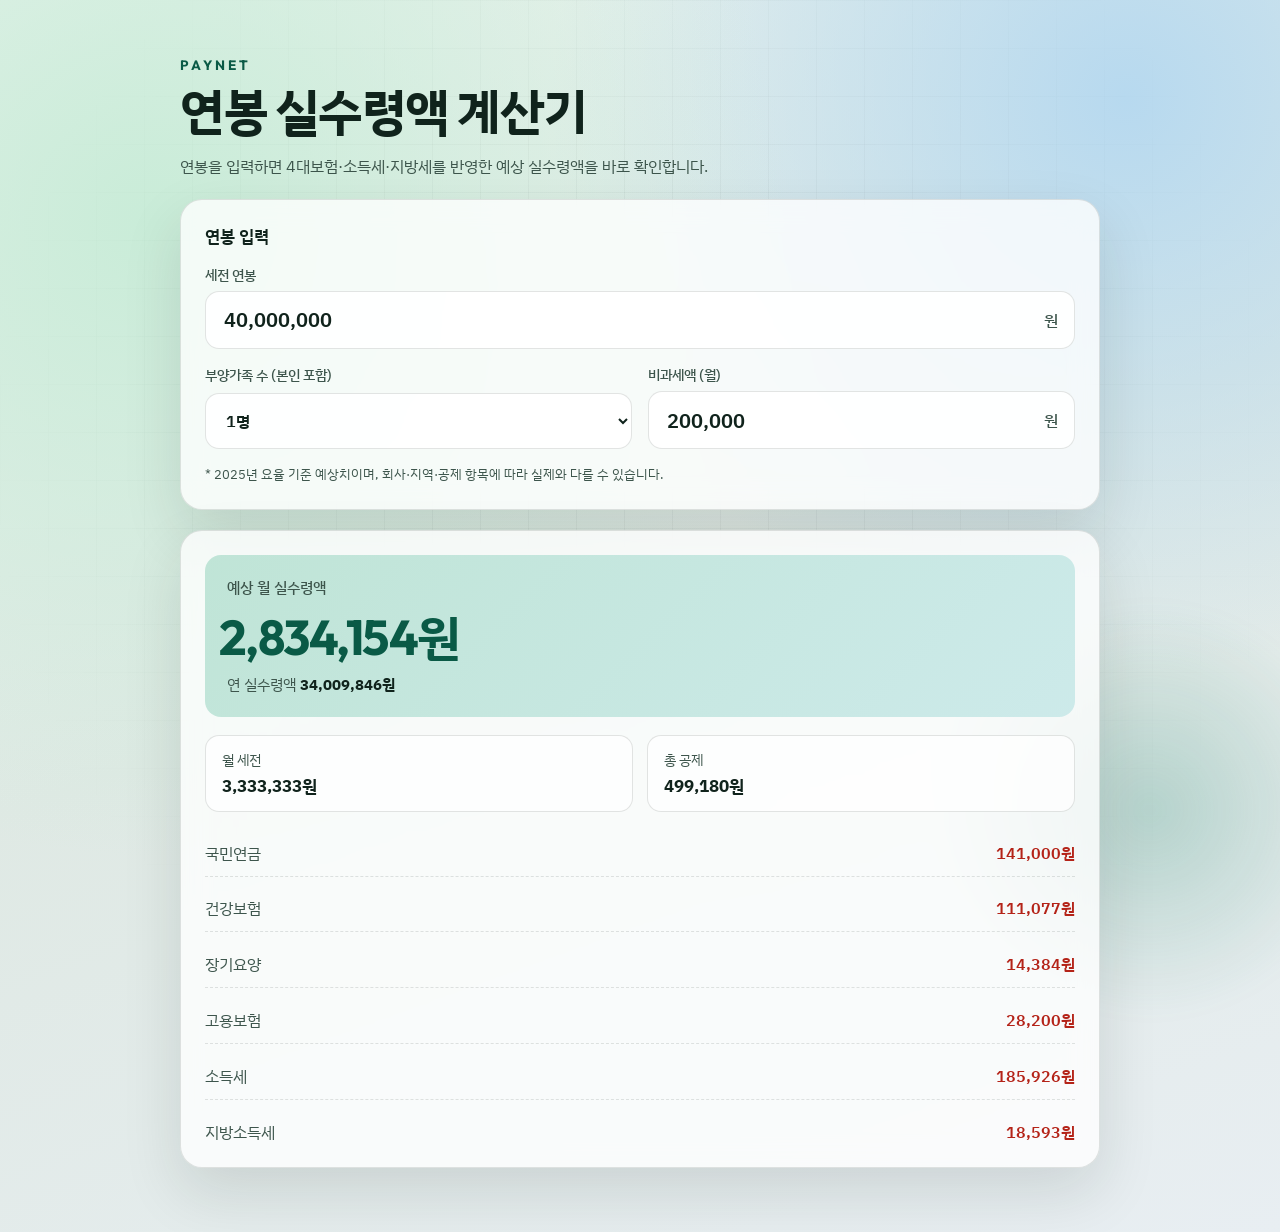
==== index.html @ fd948da1 "first commit" ====
<!DOCTYPE html>
<html lang="ko">
  <head>
    <meta charset="UTF-8" />
    <meta name="viewport" content="width=device-width, initial-scale=1.0" />
    <title>연봉 실수령액 계산기</title>
    <link rel="preconnect" href="https://fonts.googleapis.com" />
    <link rel="preconnect" href="https://fonts.gstatic.com" crossorigin />
    <link
      href="https://fonts.googleapis.com/css2?family=IBM+Plex+Sans+KR:wght@400;500;600;700&family=Outfit:wght@500;600;700&display=swap"
      rel="stylesheet"
    />
    <link rel="stylesheet" href="styles.css" />
  </head>
  <body>
    <div class="bg-grid" aria-hidden="true"></div>
    <div class="bg-glow" aria-hidden="true"></div>

    <main class="app">
      <header class="brand">
        <p class="brand-mark">PAYNET</p>
        <h1>연봉 실수령액 계산기</h1>
        <p class="brand-desc">
          연봉을 입력하면 4대보험·소득세·지방세를 반영한 예상 실수령액을 바로
          확인합니다.
        </p>
      </header>

      <section class="panel" aria-labelledby="input-title">
        <h2 id="input-title" class="panel-title">연봉 입력</h2>

        <label class="field" for="salary">
          <span class="field-label">세전 연봉</span>
          <div class="input-row">
            <input
              id="salary"
              type="text"
              inputmode="numeric"
              autocomplete="off"
              placeholder="예: 40,000,000"
              value="40,000,000"
            />
            <span class="unit">원</span>
          </div>
        </label>

        <div class="options">
          <label class="field" for="dependents">
            <span class="field-label">부양가족 수 (본인 포함)</span>
            <select id="dependents">
              <option value="1" selected>1명</option>
              <option value="2">2명</option>
              <option value="3">3명</option>
              <option value="4">4명</option>
              <option value="5">5명 이상</option>
            </select>
          </label>

          <label class="field" for="nontaxable">
            <span class="field-label">비과세액 (월)</span>
            <div class="input-row">
              <input
                id="nontaxable"
                type="text"
                inputmode="numeric"
                autocomplete="off"
                placeholder="200,000"
                value="200,000"
              />
              <span class="unit">원</span>
            </div>
          </label>
        </div>

        <p class="hint">
          * 2025년 요율 기준 예상치이며, 회사·지역·공제 항목에 따라 실제와 다를
          수 있습니다.
        </p>
      </section>

      <section class="result" aria-live="polite" aria-labelledby="result-title">
        <div class="result-hero">
          <h2 id="result-title">예상 월 실수령액</h2>
          <p class="net-amount" id="monthlyNet">0원</p>
          <p class="annual-net">
            연 실수령액 <strong id="annualNet">0원</strong>
          </p>
        </div>

        <div class="summary-grid">
          <div class="summary-item">
            <span>월 세전</span>
            <strong id="monthlyGross">0원</strong>
          </div>
          <div class="summary-item">
            <span>총 공제</span>
            <strong id="totalDeduction">0원</strong>
          </div>
        </div>

        <ul class="breakdown" id="breakdown">
          <li>
            <span>국민연금</span>
            <strong id="nationalPension">0원</strong>
          </li>
          <li>
            <span>건강보험</span>
            <strong id="healthInsurance">0원</strong>
          </li>
          <li>
            <span>장기요양</span>
            <strong id="longTermCare">0원</strong>
          </li>
          <li>
            <span>고용보험</span>
            <strong id="employmentInsurance">0원</strong>
          </li>
          <li>
            <span>소득세</span>
            <strong id="incomeTax">0원</strong>
          </li>
          <li>
            <span>지방소득세</span>
            <strong id="localTax">0원</strong>
          </li>
        </ul>
      </section>
    </main>

    <script src="script.js"></script>
  </body>
</html>
---- styles.css ----
:root {
  --ink: #10231c;
  --ink-soft: #3d554c;
  --paper: #f3f7f4;
  --panel: rgba(255, 255, 255, 0.78);
  --line: rgba(16, 35, 28, 0.12);
  --accent: #0f7a5f;
  --accent-deep: #0a5a46;
  --highlight: #d8f3e7;
  --danger: #b42318;
  --shadow: 0 24px 60px rgba(16, 35, 28, 0.12);
  --radius: 22px;
  --font-display: "Outfit", "IBM Plex Sans KR", sans-serif;
  --font-body: "IBM Plex Sans KR", sans-serif;
}

*,
*::before,
*::after {
  box-sizing: border-box;
}

html {
  scroll-behavior: smooth;
}

body {
  margin: 0;
  min-height: 100vh;
  font-family: var(--font-body);
  color: var(--ink);
  background:
    radial-gradient(circle at 12% 18%, #c9ecd8 0%, transparent 42%),
    radial-gradient(circle at 88% 8%, #b7d9ef 0%, transparent 36%),
    linear-gradient(160deg, #eaf3ee 0%, #dfe9e4 48%, #e8eef2 100%);
  overflow-x: hidden;
}

.bg-grid {
  position: fixed;
  inset: 0;
  background-image:
    linear-gradient(rgba(16, 35, 28, 0.04) 1px, transparent 1px),
    linear-gradient(90deg, rgba(16, 35, 28, 0.04) 1px, transparent 1px);
  background-size: 48px 48px;
  mask-image: radial-gradient(circle at center, black 30%, transparent 85%);
  pointer-events: none;
  z-index: 0;
}

.bg-glow {
  position: fixed;
  width: 420px;
  height: 420px;
  right: -80px;
  bottom: -120px;
  background: radial-gradient(circle, rgba(15, 122, 95, 0.22), transparent 70%);
  filter: blur(10px);
  pointer-events: none;
  z-index: 0;
  animation: drift 12s ease-in-out infinite alternate;
}

@keyframes drift {
  from {
    transform: translate(0, 0) scale(1);
  }
  to {
    transform: translate(-40px, -30px) scale(1.08);
  }
}

.app {
  position: relative;
  z-index: 1;
  width: min(920px, calc(100% - 2rem));
  margin: 0 auto;
  padding: 3.5rem 0 4rem;
  display: grid;
  gap: 1.25rem;
}

.brand {
  animation: rise 0.7s ease both;
}

.brand-mark {
  margin: 0 0 0.65rem;
  font-family: var(--font-display);
  font-size: 0.85rem;
  font-weight: 700;
  letter-spacing: 0.22em;
  color: var(--accent-deep);
}

.brand h1 {
  margin: 0;
  font-family: var(--font-display);
  font-size: clamp(2rem, 5vw, 3.1rem);
  font-weight: 700;
  letter-spacing: -0.03em;
  line-height: 1.1;
}

.brand-desc {
  margin: 0.85rem 0 0;
  max-width: 34rem;
  color: var(--ink-soft);
  font-size: 1rem;
  line-height: 1.65;
}

.panel,
.result {
  background: var(--panel);
  border: 1px solid var(--line);
  border-radius: var(--radius);
  backdrop-filter: blur(14px);
  box-shadow: var(--shadow);
}

.panel {
  padding: 1.5rem;
  animation: rise 0.8s ease both;
  animation-delay: 0.08s;
}

.panel-title {
  margin: 0 0 1.1rem;
  font-size: 1.05rem;
  font-weight: 600;
}

.field {
  display: grid;
  gap: 0.45rem;
}

.field-label {
  font-size: 0.9rem;
  font-weight: 500;
  color: var(--ink-soft);
}

.input-row {
  display: grid;
  grid-template-columns: 1fr auto;
  align-items: center;
  gap: 0.6rem;
  padding: 0.85rem 1rem;
  border: 1.5px solid var(--line);
  border-radius: 14px;
  background: rgba(255, 255, 255, 0.9);
  transition: border-color 0.2s ease, box-shadow 0.2s ease;
}

.input-row:focus-within {
  border-color: var(--accent);
  box-shadow: 0 0 0 4px rgba(15, 122, 95, 0.12);
}

.input-row input {
  width: 100%;
  border: 0;
  outline: 0;
  background: transparent;
  font: inherit;
  font-size: 1.25rem;
  font-weight: 600;
  color: var(--ink);
}

.unit {
  color: var(--ink-soft);
  font-weight: 500;
}

.options {
  display: grid;
  grid-template-columns: 1fr 1fr;
  gap: 1rem;
  margin-top: 1rem;
}

select {
  width: 100%;
  padding: 0.9rem 1rem;
  border: 1.5px solid var(--line);
  border-radius: 14px;
  background: rgba(255, 255, 255, 0.9);
  font: inherit;
  font-weight: 600;
  color: var(--ink);
  outline: none;
  transition: border-color 0.2s ease, box-shadow 0.2s ease;
}

select:focus {
  border-color: var(--accent);
  box-shadow: 0 0 0 4px rgba(15, 122, 95, 0.12);
}

.hint {
  margin: 1rem 0 0;
  font-size: 0.82rem;
  color: var(--ink-soft);
  line-height: 1.5;
}

.result {
  padding: 1.5rem;
  animation: rise 0.9s ease both;
  animation-delay: 0.16s;
}

.result-hero {
  padding: 1.35rem 1.4rem;
  border-radius: 16px;
  background:
    linear-gradient(135deg, rgba(15, 122, 95, 0.12), rgba(183, 217, 239, 0.35)),
    var(--highlight);
  animation: pulseSoft 4.5s ease-in-out infinite;
}

@keyframes pulseSoft {
  0%,
  100% {
    transform: translateY(0);
  }
  50% {
    transform: translateY(-2px);
  }
}

.result-hero h2 {
  margin: 0;
  font-size: 0.95rem;
  font-weight: 500;
  color: var(--ink-soft);
}

.net-amount {
  margin: 0.45rem 0 0;
  font-family: var(--font-display);
  font-size: clamp(2.1rem, 6vw, 3rem);
  font-weight: 700;
  letter-spacing: -0.03em;
  color: var(--accent-deep);
  transition: transform 0.25s ease;
}

.net-amount.is-updating {
  transform: scale(1.02);
}

.annual-net {
  margin: 0.35rem 0 0;
  color: var(--ink-soft);
  font-size: 0.95rem;
}

.annual-net strong {
  color: var(--ink);
  font-weight: 700;
}

.summary-grid {
  display: grid;
  grid-template-columns: 1fr 1fr;
  gap: 0.85rem;
  margin: 1.1rem 0;
}

.summary-item {
  display: grid;
  gap: 0.3rem;
  padding: 0.9rem 1rem;
  border-radius: 14px;
  background: rgba(255, 255, 255, 0.72);
  border: 1px solid var(--line);
}

.summary-item span {
  font-size: 0.85rem;
  color: var(--ink-soft);
}

.summary-item strong {
  font-size: 1.05rem;
}

.breakdown {
  list-style: none;
  margin: 0;
  padding: 0;
  display: grid;
  gap: 0.55rem;
}

.breakdown li {
  display: flex;
  justify-content: space-between;
  align-items: center;
  gap: 1rem;
  padding: 0.75rem 0;
  border-bottom: 1px dashed var(--line);
}

.breakdown li:last-child {
  border-bottom: 0;
  padding-bottom: 0;
}

.breakdown span {
  color: var(--ink-soft);
}

.breakdown strong {
  font-variant-numeric: tabular-nums;
  color: var(--danger);
  font-weight: 600;
}

@keyframes rise {
  from {
    opacity: 0;
    transform: translateY(16px);
  }
  to {
    opacity: 1;
    transform: translateY(0);
  }
}

@media (max-width: 720px) {
  .app {
    padding-top: 2.2rem;
  }

  .options,
  .summary-grid {
    grid-template-columns: 1fr;
  }

  .panel,
  .result {
    padding: 1.2rem;
  }
}
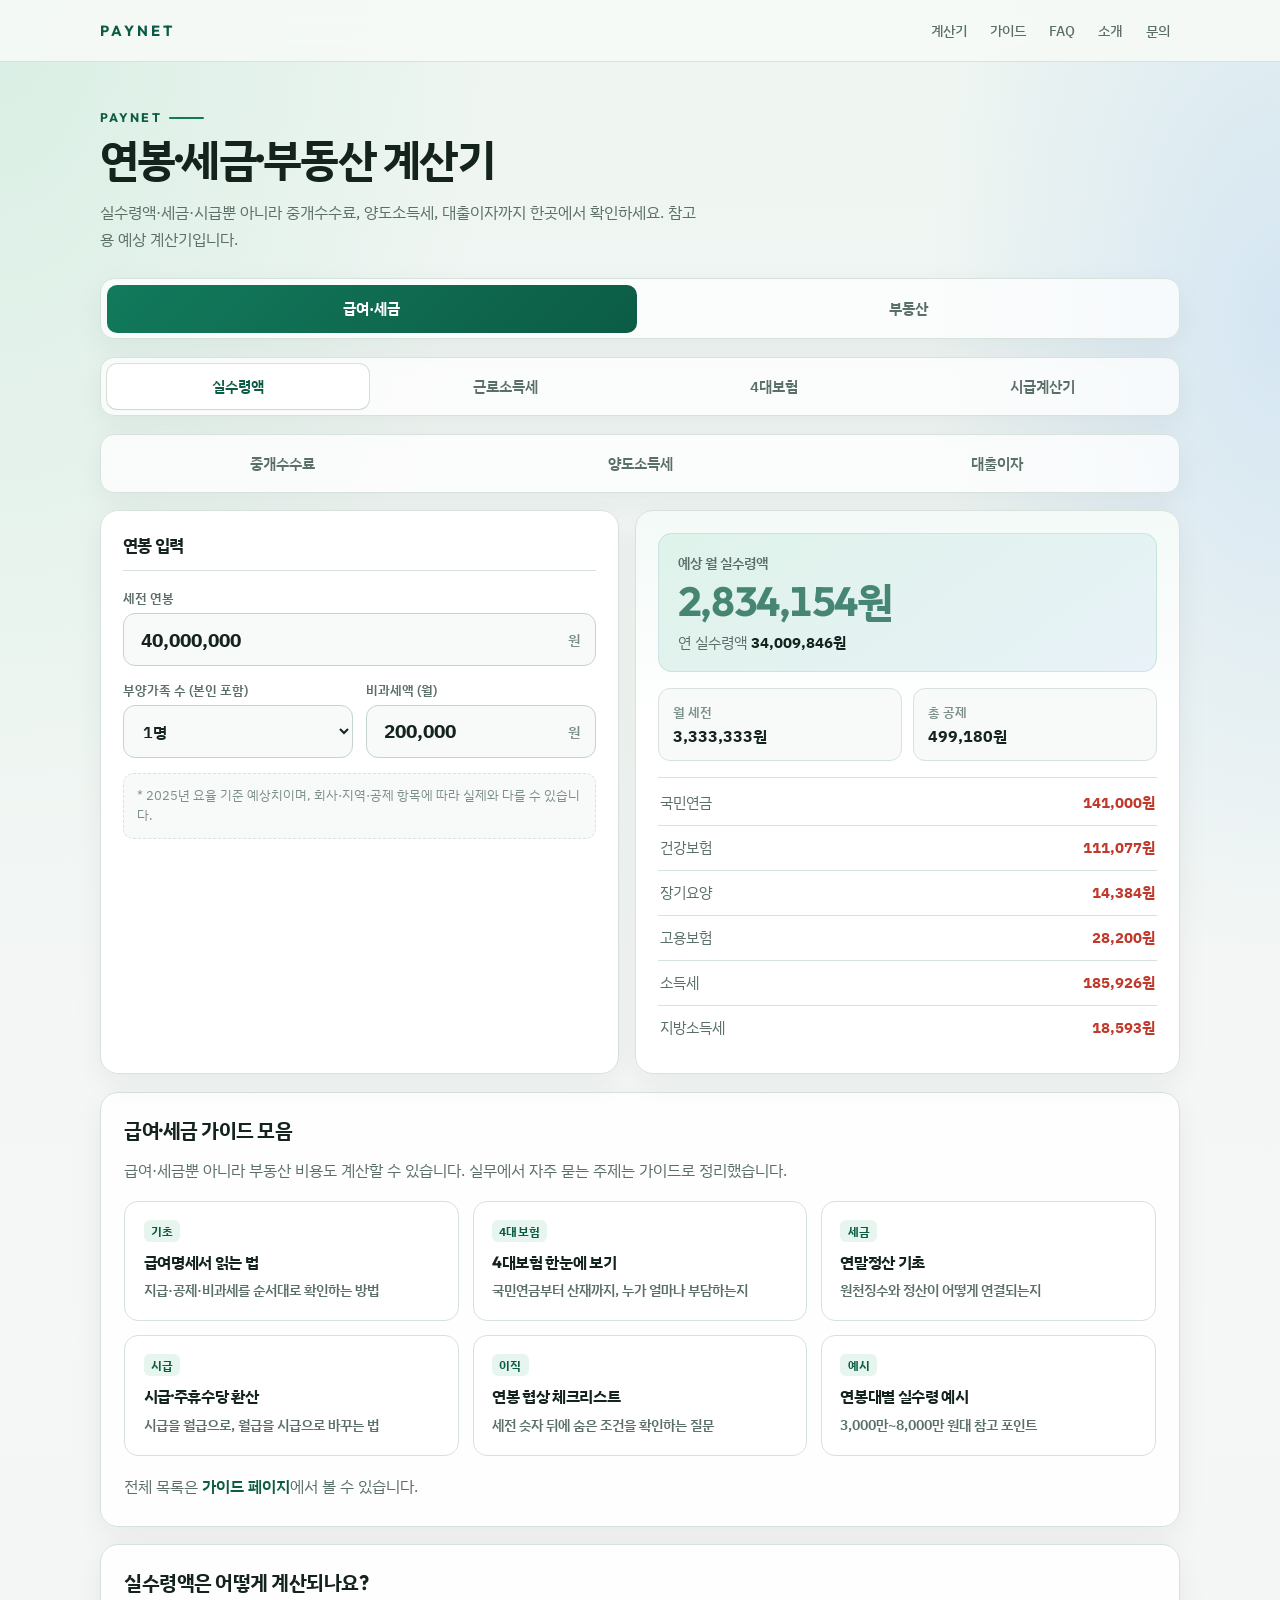
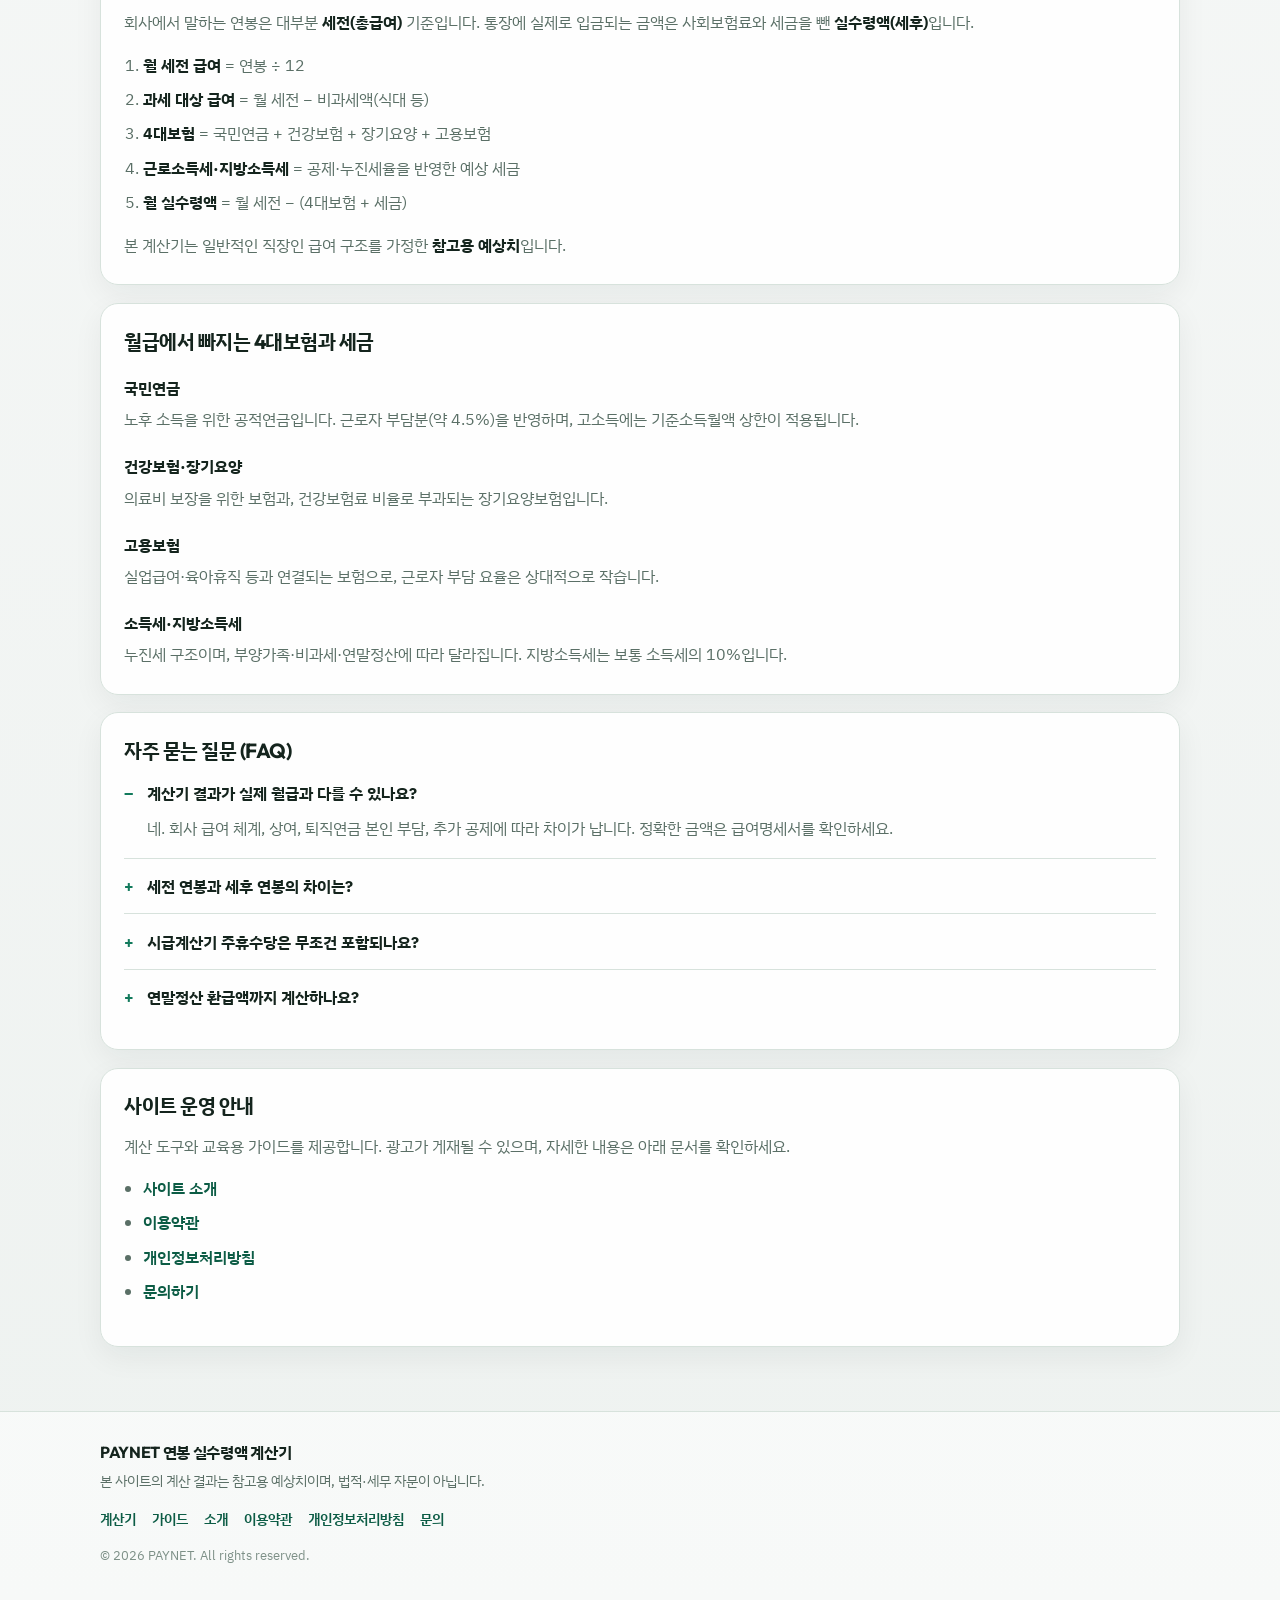
==== commit f5d8ed4d: "260928" ====
--- a/index.html
+++ b/index.html
@@ -3,7 +3,11 @@
   <head>
     <meta charset="UTF-8" />
     <meta name="viewport" content="width=device-width, initial-scale=1.0" />
-    <title>연봉 실수령액 계산기</title>
+    <meta
+      name="description"
+      content="연봉 실수령액·세금·시급·부동산(중개수수료·양도소득세·대출이자) 계산기 — 예상 공제와 비용을 바로 확인하세요."
+    />
+    <title>연봉·세금·부동산 계산기 | PAYNET</title>
     <link rel="preconnect" href="https://fonts.googleapis.com" />
     <link rel="preconnect" href="https://fonts.gstatic.com" crossorigin />
     <link
@@ -13,120 +17,530 @@
     <link rel="stylesheet" href="styles.css" />
   </head>
   <body>
-    <div class="bg-grid" aria-hidden="true"></div>
-    <div class="bg-glow" aria-hidden="true"></div>
+    <header class="site-header">
+      <div class="site-header-inner">
+        <a class="logo" href="index.html">PAYNET</a>
+        <nav class="site-nav" aria-label="주요 메뉴">
+          <a href="#calculator">계산기</a>
+          <a href="guides.html">가이드</a>
+          <a href="#faq">FAQ</a>
+          <a href="about.html">소개</a>
+          <a href="contact.html">문의</a>
+        </nav>
+      </div>
+    </header>
 
     <main class="app">
-      <header class="brand">
+      <header class="brand" id="calculator">
         <p class="brand-mark">PAYNET</p>
-        <h1>연봉 실수령액 계산기</h1>
+        <h1>연봉·세금·부동산 계산기</h1>
         <p class="brand-desc">
-          연봉을 입력하면 4대보험·소득세·지방세를 반영한 예상 실수령액을 바로
-          확인합니다.
+          실수령액·세금·시급뿐 아니라 중개수수료, 양도소득세, 대출이자까지
+          한곳에서 확인하세요. 참고용 예상 계산기입니다.
         </p>
       </header>
 
-      <section class="panel" aria-labelledby="input-title">
-        <h2 id="input-title" class="panel-title">연봉 입력</h2>
-
-        <label class="field" for="salary">
-          <span class="field-label">세전 연봉</span>
-          <div class="input-row">
-            <input
-              id="salary"
-              type="text"
-              inputmode="numeric"
-              autocomplete="off"
-              placeholder="예: 40,000,000"
-              value="40,000,000"
-            />
-            <span class="unit">원</span>
-          </div>
-        </label>
-
-        <div class="options">
-          <label class="field" for="dependents">
-            <span class="field-label">부양가족 수 (본인 포함)</span>
-            <select id="dependents">
-              <option value="1" selected>1명</option>
-              <option value="2">2명</option>
-              <option value="3">3명</option>
-              <option value="4">4명</option>
-              <option value="5">5명 이상</option>
+      <div class="calc-category" role="tablist" aria-label="계산기 카테고리" id="tools">
+        <button type="button" class="category-btn is-active" data-category="salary" aria-selected="true">급여·세금</button>
+        <button type="button" class="category-btn" data-category="estate" aria-selected="false">부동산</button>
+      </div>
+
+      <div class="calc-tabs" role="tablist" aria-label="급여 계산기" id="salary-tabs" data-category-panel="salary">
+        <button type="button" class="calc-tab is-active" role="tab" id="tab-net" aria-selected="true" aria-controls="panel-net" data-tab="net">실수령액</button>
+        <button type="button" class="calc-tab" role="tab" id="tab-tax" aria-selected="false" aria-controls="panel-tax" data-tab="tax">근로소득세</button>
+        <button type="button" class="calc-tab" role="tab" id="tab-insure" aria-selected="false" aria-controls="panel-insure" data-tab="insure">4대보험</button>
+        <button type="button" class="calc-tab" role="tab" id="tab-hourly" aria-selected="false" aria-controls="panel-hourly" data-tab="hourly">시급계산기</button>
+      </div>
+
+      <div class="calc-tabs" role="tablist" aria-label="부동산 계산기" id="estate-tabs" data-category-panel="estate" hidden>
+        <button type="button" class="calc-tab" role="tab" id="tab-broker" aria-selected="false" aria-controls="panel-broker" data-tab="broker">중개수수료</button>
+        <button type="button" class="calc-tab" role="tab" id="tab-cgt" aria-selected="false" aria-controls="panel-cgt" data-tab="cgt">양도소득세</button>
+        <button type="button" class="calc-tab" role="tab" id="tab-loan" aria-selected="false" aria-controls="panel-loan" data-tab="loan">대출이자</button>
+      </div>
+
+      <div class="calc-panel is-active" role="tabpanel" id="panel-net" aria-labelledby="tab-net">
+        <section class="panel" aria-labelledby="input-title">
+          <h2 id="input-title" class="panel-title">연봉 입력</h2>
+          <label class="field" for="salary">
+            <span class="field-label">세전 연봉</span>
+            <div class="input-row">
+              <input id="salary" type="text" inputmode="numeric" autocomplete="off" placeholder="예: 40,000,000" value="40,000,000" />
+              <span class="unit">원</span>
+            </div>
+          </label>
+          <div class="options">
+            <label class="field" for="dependents">
+              <span class="field-label">부양가족 수 (본인 포함)</span>
+              <select id="dependents">
+                <option value="1" selected>1명</option>
+                <option value="2">2명</option>
+                <option value="3">3명</option>
+                <option value="4">4명</option>
+                <option value="5">5명 이상</option>
+              </select>
+            </label>
+            <label class="field" for="nontaxable">
+              <span class="field-label">비과세액 (월)</span>
+              <div class="input-row">
+                <input id="nontaxable" type="text" inputmode="numeric" autocomplete="off" placeholder="200,000" value="200,000" />
+                <span class="unit">원</span>
+              </div>
+            </label>
+          </div>
+          <p class="hint">* 2025년 요율 기준 예상치이며, 회사·지역·공제 항목에 따라 실제와 다를 수 있습니다.</p>
+        </section>
+
+        <section class="result" aria-live="polite" aria-labelledby="result-title">
+          <div class="result-hero">
+            <h2 id="result-title">예상 월 실수령액</h2>
+            <p class="net-amount" id="monthlyNet">0원</p>
+            <p class="annual-net">연 실수령액 <strong id="annualNet">0원</strong></p>
+          </div>
+          <div class="summary-grid">
+            <div class="summary-item"><span>월 세전</span><strong id="monthlyGross">0원</strong></div>
+            <div class="summary-item"><span>총 공제</span><strong id="totalDeduction">0원</strong></div>
+          </div>
+          <ul class="breakdown">
+            <li><span>국민연금</span><strong id="nationalPension">0원</strong></li>
+            <li><span>건강보험</span><strong id="healthInsurance">0원</strong></li>
+            <li><span>장기요양</span><strong id="longTermCare">0원</strong></li>
+            <li><span>고용보험</span><strong id="employmentInsurance">0원</strong></li>
+            <li><span>소득세</span><strong id="incomeTax">0원</strong></li>
+            <li><span>지방소득세</span><strong id="localTax">0원</strong></li>
+          </ul>
+        </section>
+      </div>
+
+      <div class="calc-panel" role="tabpanel" id="panel-tax" aria-labelledby="tab-tax" hidden>
+        <section class="panel" aria-labelledby="tax-input-title">
+          <h2 id="tax-input-title" class="panel-title">근로소득세 계산</h2>
+          <label class="field" for="taxSalary">
+            <span class="field-label">세전 연봉</span>
+            <div class="input-row">
+              <input id="taxSalary" type="text" inputmode="numeric" autocomplete="off" placeholder="예: 40,000,000" value="40,000,000" />
+              <span class="unit">원</span>
+            </div>
+          </label>
+          <div class="options">
+            <label class="field" for="taxDependents">
+              <span class="field-label">부양가족 수 (본인 포함)</span>
+              <select id="taxDependents">
+                <option value="1" selected>1명</option>
+                <option value="2">2명</option>
+                <option value="3">3명</option>
+                <option value="4">4명</option>
+                <option value="5">5명 이상</option>
+              </select>
+            </label>
+            <label class="field" for="taxNontaxable">
+              <span class="field-label">비과세액 (월)</span>
+              <div class="input-row">
+                <input id="taxNontaxable" type="text" inputmode="numeric" autocomplete="off" placeholder="200,000" value="200,000" />
+                <span class="unit">원</span>
+              </div>
+            </label>
+          </div>
+          <p class="hint">* 근로소득공제·인적공제·사회보험료를 반영한 예상 원천징수세입니다.</p>
+        </section>
+        <section class="result" aria-live="polite">
+          <div class="result-hero">
+            <h2>예상 월 소득세</h2>
+            <p class="net-amount" id="taxMonthlyIncome">0원</p>
+            <p class="annual-net">지방소득세 포함 월 세금 <strong id="taxMonthlyTotal">0원</strong></p>
+          </div>
+          <div class="summary-grid">
+            <div class="summary-item"><span>연 소득세</span><strong id="taxAnnualIncome">0원</strong></div>
+            <div class="summary-item"><span>연 지방소득세</span><strong id="taxAnnualLocal">0원</strong></div>
+          </div>
+          <ul class="breakdown">
+            <li><span>과세표준 (연)</span><strong class="neutral" id="taxBase">0원</strong></li>
+            <li><span>근로소득공제 (연)</span><strong class="neutral" id="taxEarnedDeduction">0원</strong></li>
+            <li><span>인적공제 (연)</span><strong class="neutral" id="taxPersonalDeduction">0원</strong></li>
+            <li><span>실효세율 (지방세 포함)</span><strong class="neutral" id="taxEffectiveRate">0%</strong></li>
+          </ul>
+        </section>
+      </div>
+
+      <div class="calc-panel" role="tabpanel" id="panel-insure" aria-labelledby="tab-insure" hidden>
+        <section class="panel" aria-labelledby="insure-input-title">
+          <h2 id="insure-input-title" class="panel-title">4대보험 계산</h2>
+          <label class="field" for="insureSalary">
+            <span class="field-label">월 급여 (세전)</span>
+            <div class="input-row">
+              <input id="insureSalary" type="text" inputmode="numeric" autocomplete="off" placeholder="예: 3,333,333" value="3,333,333" />
+              <span class="unit">원</span>
+            </div>
+          </label>
+          <label class="field" for="insureNontaxable">
+            <span class="field-label">비과세액 (월)</span>
+            <div class="input-row">
+              <input id="insureNontaxable" type="text" inputmode="numeric" autocomplete="off" placeholder="200,000" value="200,000" />
+              <span class="unit">원</span>
+            </div>
+          </label>
+          <p class="hint">* 근로자 부담분 기준입니다. 회사 부담분은 별도로 표시됩니다.</p>
+        </section>
+        <section class="result" aria-live="polite">
+          <div class="result-hero">
+            <h2>근로자 부담 합계 (월)</h2>
+            <p class="net-amount" id="insureEmployeeTotal">0원</p>
+            <p class="annual-net">회사 부담 합계 <strong id="insureEmployerTotal">0원</strong></p>
+          </div>
+          <div class="summary-grid">
+            <div class="summary-item"><span>보험료 산정 기준</span><strong id="insureBase">0원</strong></div>
+            <div class="summary-item"><span>노사 합계 (월)</span><strong id="insureGrandTotal">0원</strong></div>
+          </div>
+          <ul class="breakdown">
+            <li><span>국민연금 (근로자)</span><strong id="insureNP">0원</strong></li>
+            <li><span>건강보험 (근로자)</span><strong id="insureHI">0원</strong></li>
+            <li><span>장기요양 (근로자)</span><strong id="insureLTC">0원</strong></li>
+            <li><span>고용보험 (근로자)</span><strong id="insureEI">0원</strong></li>
+            <li><span>국민연금 (회사)</span><strong class="neutral" id="insureNPCompany">0원</strong></li>
+            <li><span>건강보험+장기요양 (회사)</span><strong class="neutral" id="insureHealthCompany">0원</strong></li>
+            <li><span>고용보험 (회사)</span><strong class="neutral" id="insureEICompany">0원</strong></li>
+          </ul>
+        </section>
+      </div>
+
+      <div class="calc-panel" role="tabpanel" id="panel-hourly" aria-labelledby="tab-hourly" hidden>
+        <section class="panel" aria-labelledby="hourly-input-title">
+          <h2 id="hourly-input-title" class="panel-title">시급 계산</h2>
+          <div class="mode-toggle" role="group" aria-label="시급 계산 방식">
+            <button type="button" class="mode-btn is-active" data-hourly-mode="toSalary">시급 → 월급</button>
+            <button type="button" class="mode-btn" data-hourly-mode="toHourly">월급 → 시급</button>
+          </div>
+          <div id="hourlyToSalaryFields">
+            <label class="field" for="hourlyWage">
+              <span class="field-label">시급</span>
+              <div class="input-row">
+                <input id="hourlyWage" type="text" inputmode="numeric" autocomplete="off" placeholder="예: 10,030" value="10,030" />
+                <span class="unit">원</span>
+              </div>
+            </label>
+            <div class="options">
+              <label class="field" for="hoursPerDay">
+                <span class="field-label">하루 근무시간</span>
+                <div class="input-row">
+                  <input id="hoursPerDay" type="number" min="1" max="24" step="0.5" value="8" />
+                  <span class="unit">시간</span>
+                </div>
+              </label>
+              <label class="field" for="daysPerWeek">
+                <span class="field-label">주 근무일수</span>
+                <div class="input-row">
+                  <input id="daysPerWeek" type="number" min="1" max="7" step="1" value="5" />
+                  <span class="unit">일</span>
+                </div>
+              </label>
+            </div>
+            <label class="field" for="includeWeeklyHoliday">
+              <span class="field-label">주휴수당 포함</span>
+              <select id="includeWeeklyHoliday">
+                <option value="yes" selected>포함 (주 15시간 이상 가정)</option>
+                <option value="no">미포함</option>
+              </select>
+            </label>
+          </div>
+          <div id="hourlyToHourlyFields" hidden>
+            <label class="field" for="monthlyForHourly">
+              <span class="field-label">월 급여 (세전)</span>
+              <div class="input-row">
+                <input id="monthlyForHourly" type="text" inputmode="numeric" autocomplete="off" placeholder="예: 2,100,000" value="2,100,000" />
+                <span class="unit">원</span>
+              </div>
+            </label>
+            <label class="field" for="monthlyHours">
+              <span class="field-label">월 기준 근로시간</span>
+              <div class="input-row">
+                <input id="monthlyHours" type="number" min="1" max="400" step="1" value="209" />
+                <span class="unit">시간</span>
+              </div>
+            </label>
+            <p class="hint">* 통상임금 환산에서 흔히 쓰는 월 209시간을 기본값으로 둡니다.</p>
+          </div>
+        </section>
+        <section class="result" aria-live="polite">
+          <div class="result-hero">
+            <h2 id="hourlyResultTitle">예상 월급</h2>
+            <p class="net-amount" id="hourlyMainResult">0원</p>
+            <p class="annual-net" id="hourlySubResult">연봉 환산 0원</p>
+          </div>
+          <div class="summary-grid">
+            <div class="summary-item"><span id="hourlySummaryLabel1">주급</span><strong id="hourlySummaryValue1">0원</strong></div>
+            <div class="summary-item"><span id="hourlySummaryLabel2">월 근로시간</span><strong id="hourlySummaryValue2">0시간</strong></div>
+          </div>
+          <ul class="breakdown">
+            <li><span id="hourlyDetailLabel1">기본급 (월)</span><strong class="neutral" id="hourlyDetailValue1">0원</strong></li>
+            <li><span id="hourlyDetailLabel2">주휴수당 (월)</span><strong class="neutral" id="hourlyDetailValue2">0원</strong></li>
+            <li><span id="hourlyDetailLabel3">시급</span><strong class="neutral" id="hourlyDetailValue3">0원</strong></li>
+          </ul>
+        </section>
+      </div>
+
+
+      <div class="calc-panel" role="tabpanel" id="panel-broker" aria-labelledby="tab-broker" hidden>
+        <section class="panel" aria-labelledby="broker-title">
+          <h2 id="broker-title" class="panel-title">중개수수료 계산</h2>
+          <label class="field" for="brokerPrice">
+            <span class="field-label">거래금액</span>
+            <div class="input-row">
+              <input id="brokerPrice" type="text" inputmode="numeric" autocomplete="off" placeholder="예: 500,000,000" value="500,000,000" />
+              <span class="unit">원</span>
+            </div>
+          </label>
+          <div class="options">
+            <label class="field" for="brokerDeal">
+              <span class="field-label">거래 유형</span>
+              <select id="brokerDeal">
+                <option value="sale" selected>매매</option>
+                <option value="rent">임대차</option>
+              </select>
+            </label>
+            <label class="field" for="brokerType">
+              <span class="field-label">물건 유형</span>
+              <select id="brokerType">
+                <option value="house" selected>주택</option>
+                <option value="other">주택 외(상가 등)</option>
+              </select>
+            </label>
+          </div>
+          <label class="field" for="brokerVat">
+            <span class="field-label">부가세</span>
+            <select id="brokerVat">
+              <option value="include" selected>별도 부가세(+10%) 포함 표시</option>
+              <option value="exclude">수수료만 표시</option>
             </select>
           </label>
-
-          <label class="field" for="nontaxable">
-            <span class="field-label">비과세액 (월)</span>
-            <div class="input-row">
-              <input
-                id="nontaxable"
-                type="text"
-                inputmode="numeric"
-                autocomplete="off"
-                placeholder="200,000"
-                value="200,000"
-              />
-              <span class="unit">원</span>
-            </div>
-          </label>
+          <p class="hint">* 법정 상한 요율 기준 참고치입니다. 실제 수수료는 협의로 달라질 수 있습니다.</p>
+        </section>
+        <section class="result" aria-live="polite">
+          <div class="result-hero">
+            <h2>예상 중개수수료 (상한)</h2>
+            <p class="net-amount" id="brokerFee">0원</p>
+            <p class="annual-net">부가세 포함 시 <strong id="brokerFeeVat">0원</strong></p>
+          </div>
+          <div class="summary-grid">
+            <div class="summary-item"><span>적용 요율</span><strong id="brokerRate">0%</strong></div>
+            <div class="summary-item"><span>거래금액</span><strong id="brokerDealAmount">0원</strong></div>
+          </div>
+          <ul class="breakdown">
+            <li><span>상한 수수료</span><strong id="brokerCap">0원</strong></li>
+            <li><span>부가세(10%)</span><strong class="neutral" id="brokerVatAmount">0원</strong></li>
+            <li><span>총액(수수료+부가세)</span><strong class="neutral" id="brokerTotal">0원</strong></li>
+          </ul>
+        </section>
+      </div>
+
+      <div class="calc-panel" role="tabpanel" id="panel-cgt" aria-labelledby="tab-cgt" hidden>
+        <section class="panel" aria-labelledby="cgt-title">
+          <h2 id="cgt-title" class="panel-title">양도소득세 계산</h2>
+          <label class="field" for="cgtSell">
+            <span class="field-label">양도가액</span>
+            <div class="input-row">
+              <input id="cgtSell" type="text" inputmode="numeric" autocomplete="off" placeholder="예: 800,000,000" value="800,000,000" />
+              <span class="unit">원</span>
+            </div>
+          </label>
+          <label class="field" for="cgtBuy">
+            <span class="field-label">취득가액</span>
+            <div class="input-row">
+              <input id="cgtBuy" type="text" inputmode="numeric" autocomplete="off" placeholder="예: 500,000,000" value="500,000,000" />
+              <span class="unit">원</span>
+            </div>
+          </label>
+          <label class="field" for="cgtExpense">
+            <span class="field-label">필요경비</span>
+            <div class="input-row">
+              <input id="cgtExpense" type="text" inputmode="numeric" autocomplete="off" placeholder="예: 10,000,000" value="10,000,000" />
+              <span class="unit">원</span>
+            </div>
+          </label>
+          <div class="options">
+            <label class="field" for="cgtYears">
+              <span class="field-label">보유기간(년)</span>
+              <div class="input-row">
+                <input id="cgtYears" type="number" min="0" max="50" step="1" value="5" />
+                <span class="unit">년</span>
+              </div>
+            </label>
+            <label class="field" for="cgtHomes">
+              <span class="field-label">주택 수</span>
+              <select id="cgtHomes">
+                <option value="1" selected>1주택</option>
+                <option value="2">2주택 이상</option>
+              </select>
+            </label>
+          </div>
+          <label class="field" for="cgtExempt">
+            <span class="field-label">1주택 비과세 가정</span>
+            <select id="cgtExempt">
+              <option value="no" selected>과세(일반세율 참고)</option>
+              <option value="yes">비과세 대상(세금 0)</option>
+            </select>
+          </label>
+          <p class="hint">* 고가주택·거주기간·중과 등 세부 요건은 반영하지 않은 단순 참고 계산입니다.</p>
+        </section>
+        <section class="result" aria-live="polite">
+          <div class="result-hero">
+            <h2>예상 양도소득세</h2>
+            <p class="net-amount" id="cgtTax">0원</p>
+            <p class="annual-net">지방소득세 포함 <strong id="cgtTaxTotal">0원</strong></p>
+          </div>
+          <div class="summary-grid">
+            <div class="summary-item"><span>양도차익</span><strong id="cgtGain">0원</strong></div>
+            <div class="summary-item"><span>과세표준</span><strong id="cgtBase">0원</strong></div>
+          </div>
+          <ul class="breakdown">
+            <li><span>장기보유특별공제</span><strong class="neutral" id="cgtLongDeduction">0원</strong></li>
+            <li><span>기본공제</span><strong class="neutral" id="cgtBasicDeduction">0원</strong></li>
+            <li><span>양도소득세</span><strong id="cgtIncomeTax">0원</strong></li>
+            <li><span>지방소득세(10%)</span><strong id="cgtLocalTax">0원</strong></li>
+          </ul>
+        </section>
+      </div>
+
+      <div class="calc-panel" role="tabpanel" id="panel-loan" aria-labelledby="tab-loan" hidden>
+        <section class="panel" aria-labelledby="loan-title">
+          <h2 id="loan-title" class="panel-title">대출이자 계산</h2>
+          <label class="field" for="loanPrincipal">
+            <span class="field-label">대출원금</span>
+            <div class="input-row">
+              <input id="loanPrincipal" type="text" inputmode="numeric" autocomplete="off" placeholder="예: 300,000,000" value="300,000,000" />
+              <span class="unit">원</span>
+            </div>
+          </label>
+          <div class="options">
+            <label class="field" for="loanRate">
+              <span class="field-label">연이자율</span>
+              <div class="input-row">
+                <input id="loanRate" type="number" min="0" max="30" step="0.01" value="3.5" />
+                <span class="unit">%</span>
+              </div>
+            </label>
+            <label class="field" for="loanYears">
+              <span class="field-label">상환기간</span>
+              <div class="input-row">
+                <input id="loanYears" type="number" min="1" max="50" step="1" value="30" />
+                <span class="unit">년</span>
+              </div>
+            </label>
+          </div>
+          <label class="field" for="loanMethod">
+            <span class="field-label">상환 방식</span>
+            <select id="loanMethod">
+              <option value="equalPayment" selected>원리금균등상환</option>
+              <option value="equalPrincipal">원금균등상환</option>
+              <option value="bullet">만기일시상환(이자만)</option>
+            </select>
+          </label>
+          <p class="hint">* 고정금리·중도상환수수료·보험료 등은 포함하지 않은 단순 계산입니다.</p>
+        </section>
+        <section class="result" aria-live="polite">
+          <div class="result-hero">
+            <h2 id="loanResultTitle">월 상환액</h2>
+            <p class="net-amount" id="loanMonthly">0원</p>
+            <p class="annual-net">총 이자 <strong id="loanTotalInterest">0원</strong></p>
+          </div>
+          <div class="summary-grid">
+            <div class="summary-item"><span>총 상환액</span><strong id="loanTotalPay">0원</strong></div>
+            <div class="summary-item"><span>상환 회차</span><strong id="loanMonths">0회</strong></div>
+          </div>
+          <ul class="breakdown">
+            <li><span>첫 달 이자</span><strong id="loanFirstInterest">0원</strong></li>
+            <li><span>첫 달 원금</span><strong class="neutral" id="loanFirstPrincipal">0원</strong></li>
+            <li><span>대출원금</span><strong class="neutral" id="loanPrincipalOut">0원</strong></li>
+          </ul>
+        </section>
+      </div>
+
+      <article class="content-block">
+        <h2>급여·세금 가이드 모음</h2>
+        <p>급여·세금뿐 아니라 부동산 비용도 계산할 수 있습니다. 실무에서 자주 묻는 주제는 가이드로 정리했습니다.</p>
+        <div class="guide-grid guide-grid-compact">
+          <a class="guide-card" href="guide-paystub.html"><span class="guide-card-tag">기초</span><h3>급여명세서 읽는 법</h3><p>지급·공제·비과세를 순서대로 확인하는 방법</p></a>
+          <a class="guide-card" href="guide-insurance.html"><span class="guide-card-tag">4대보험</span><h3>4대보험 한눈에 보기</h3><p>국민연금부터 산재까지, 누가 얼마나 부담하는지</p></a>
+          <a class="guide-card" href="guide-year-end-tax.html"><span class="guide-card-tag">세금</span><h3>연말정산 기초</h3><p>원천징수와 정산이 어떻게 연결되는지</p></a>
+          <a class="guide-card" href="guide-hourly.html"><span class="guide-card-tag">시급</span><h3>시급·주휴수당 환산</h3><p>시급을 월급으로, 월급을 시급으로 바꾸는 법</p></a>
+          <a class="guide-card" href="guide-negotiation.html"><span class="guide-card-tag">이직</span><h3>연봉 협상 체크리스트</h3><p>세전 숫자 뒤에 숨은 조건을 확인하는 질문</p></a>
+          <a class="guide-card" href="guide-examples.html"><span class="guide-card-tag">예시</span><h3>연봉대별 실수령 예시</h3><p>3,000만~8,000만 원대 참고 포인트</p></a>
         </div>
-
-        <p class="hint">
-          * 2025년 요율 기준 예상치이며, 회사·지역·공제 항목에 따라 실제와 다를
-          수 있습니다.
-        </p>
-      </section>
-
-      <section class="result" aria-live="polite" aria-labelledby="result-title">
-        <div class="result-hero">
-          <h2 id="result-title">예상 월 실수령액</h2>
-          <p class="net-amount" id="monthlyNet">0원</p>
-          <p class="annual-net">
-            연 실수령액 <strong id="annualNet">0원</strong>
-          </p>
-        </div>
-
-        <div class="summary-grid">
-          <div class="summary-item">
-            <span>월 세전</span>
-            <strong id="monthlyGross">0원</strong>
-          </div>
-          <div class="summary-item">
-            <span>총 공제</span>
-            <strong id="totalDeduction">0원</strong>
-          </div>
-        </div>
-
-        <ul class="breakdown" id="breakdown">
-          <li>
-            <span>국민연금</span>
-            <strong id="nationalPension">0원</strong>
-          </li>
-          <li>
-            <span>건강보험</span>
-            <strong id="healthInsurance">0원</strong>
-          </li>
-          <li>
-            <span>장기요양</span>
-            <strong id="longTermCare">0원</strong>
-          </li>
-          <li>
-            <span>고용보험</span>
-            <strong id="employmentInsurance">0원</strong>
-          </li>
-          <li>
-            <span>소득세</span>
-            <strong id="incomeTax">0원</strong>
-          </li>
-          <li>
-            <span>지방소득세</span>
-            <strong id="localTax">0원</strong>
-          </li>
+        <p>전체 목록은 <a href="guides.html">가이드 페이지</a>에서 볼 수 있습니다.</p>
+      </article>
+
+      <article class="content-block" id="guide">
+        <h2>실수령액은 어떻게 계산되나요?</h2>
+        <p>회사에서 말하는 연봉은 대부분 <strong>세전(총급여)</strong> 기준입니다. 통장에 실제로 입금되는 금액은 사회보험료와 세금을 뺀 <strong>실수령액(세후)</strong>입니다.</p>
+        <ol class="content-list">
+          <li><strong>월 세전 급여</strong> = 연봉 ÷ 12</li>
+          <li><strong>과세 대상 급여</strong> = 월 세전 − 비과세액(식대 등)</li>
+          <li><strong>4대보험</strong> = 국민연금 + 건강보험 + 장기요양 + 고용보험</li>
+          <li><strong>근로소득세·지방소득세</strong> = 공제·누진세율을 반영한 예상 세금</li>
+          <li><strong>월 실수령액</strong> = 월 세전 − (4대보험 + 세금)</li>
+        </ol>
+        <p>본 계산기는 일반적인 직장인 급여 구조를 가정한 <strong>참고용 예상치</strong>입니다.</p>
+      </article>
+
+      <article class="content-block">
+        <h2>월급에서 빠지는 4대보험과 세금</h2>
+        <h3>국민연금</h3>
+        <p>노후 소득을 위한 공적연금입니다. 근로자 부담분(약 4.5%)을 반영하며, 고소득에는 기준소득월액 상한이 적용됩니다.</p>
+        <h3>건강보험·장기요양</h3>
+        <p>의료비 보장을 위한 보험과, 건강보험료 비율로 부과되는 장기요양보험입니다.</p>
+        <h3>고용보험</h3>
+        <p>실업급여·육아휴직 등과 연결되는 보험으로, 근로자 부담 요율은 상대적으로 작습니다.</p>
+        <h3>소득세·지방소득세</h3>
+        <p>누진세 구조이며, 부양가족·비과세·연말정산에 따라 달라집니다. 지방소득세는 보통 소득세의 10%입니다.</p>
+      </article>
+
+      <article class="content-block" id="faq">
+        <h2>자주 묻는 질문 (FAQ)</h2>
+        <details class="faq-item" open>
+          <summary>계산기 결과가 실제 월급과 다를 수 있나요?</summary>
+          <p>네. 회사 급여 체계, 상여, 퇴직연금 본인 부담, 추가 공제에 따라 차이가 납니다. 정확한 금액은 급여명세서를 확인하세요.</p>
+        </details>
+        <details class="faq-item">
+          <summary>세전 연봉과 세후 연봉의 차이는?</summary>
+          <p>세전은 공제 전 총급여, 세후는 보험·세금 후 실제 수령에 가까운 금액입니다. 채용 공고 연봉은 대개 세전입니다.</p>
+        </details>
+        <details class="faq-item">
+          <summary>시급계산기 주휴수당은 무조건 포함되나요?</summary>
+          <p>옵션으로 선택합니다. 자세한 설명은 <a href="guide-hourly.html">시급·주휴수당 가이드</a>를 참고하세요.</p>
+        </details>
+        <details class="faq-item">
+          <summary>연말정산 환급액까지 계산하나요?</summary>
+          <p>월 단위 예상 원천징수에 초점을 둡니다. 개념은 <a href="guide-year-end-tax.html">연말정산 가이드</a>를 참고하세요.</p>
+        </details>
+      </article>
+
+      <article class="content-block">
+        <h2>사이트 운영 안내</h2>
+        <p>계산 도구와 교육용 가이드를 제공합니다. 광고가 게재될 수 있으며, 자세한 내용은 아래 문서를 확인하세요.</p>
+        <ul class="content-list">
+          <li><a href="about.html">사이트 소개</a></li>
+          <li><a href="terms.html">이용약관</a></li>
+          <li><a href="privacy.html">개인정보처리방침</a></li>
+          <li><a href="contact.html">문의하기</a></li>
         </ul>
-      </section>
+      </article>
     </main>
 
+    <footer class="site-footer">
+      <div class="site-footer-inner">
+        <p class="footer-brand">PAYNET 연봉 실수령액 계산기</p>
+        <p class="footer-note">본 사이트의 계산 결과는 참고용 예상치이며, 법적·세무 자문이 아닙니다.</p>
+        <nav class="footer-nav" aria-label="푸터 메뉴">
+          <a href="index.html">계산기</a>
+          <a href="guides.html">가이드</a>
+          <a href="about.html">소개</a>
+          <a href="terms.html">이용약관</a>
+          <a href="privacy.html">개인정보처리방침</a>
+          <a href="contact.html">문의</a>
+        </nav>
+        <p class="footer-copy">© <span id="year"></span> PAYNET. All rights reserved.</p>
+      </div>
+    </footer>
+
     <script src="script.js"></script>
+    <script>document.getElementById("year").textContent = new Date().getFullYear();</script>
   </body>
 </html>
--- a/styles.css
+++ b/styles.css
@@ -1,17 +1,21 @@
 :root {
-  --ink: #10231c;
-  --ink-soft: #3d554c;
-  --paper: #f3f7f4;
-  --panel: rgba(255, 255, 255, 0.78);
-  --line: rgba(16, 35, 28, 0.12);
-  --accent: #0f7a5f;
-  --accent-deep: #0a5a46;
-  --highlight: #d8f3e7;
-  --danger: #b42318;
-  --shadow: 0 24px 60px rgba(16, 35, 28, 0.12);
-  --radius: 22px;
+  --ink: #14241d;
+  --ink-soft: #5a6f66;
+  --muted: #7d9087;
+  --surface: #ffffff;
+  --surface-soft: #f7faf8;
+  --line: #d7e2dc;
+  --line-strong: #c5d4cc;
+  --accent: #127a5c;
+  --accent-deep: #0c5c45;
+  --accent-soft: #e7f5ef;
+  --danger: #c0392b;
+  --radius: 18px;
+  --radius-sm: 12px;
+  --shadow: 0 10px 30px rgba(20, 36, 29, 0.06);
   --font-display: "Outfit", "IBM Plex Sans KR", sans-serif;
   --font-body: "IBM Plex Sans KR", sans-serif;
+  --max: 1080px;
 }
 
 *,
@@ -30,115 +34,316 @@
   font-family: var(--font-body);
   color: var(--ink);
   background:
-    radial-gradient(circle at 12% 18%, #c9ecd8 0%, transparent 42%),
-    radial-gradient(circle at 88% 8%, #b7d9ef 0%, transparent 36%),
-    linear-gradient(160deg, #eaf3ee 0%, #dfe9e4 48%, #e8eef2 100%);
+    radial-gradient(ellipse 70% 50% at 0% 0%, #d9efe4 0%, transparent 55%),
+    radial-gradient(ellipse 55% 40% at 100% 10%, #d5e6f2 0%, transparent 50%),
+    linear-gradient(180deg, #eef5f1 0%, #f5f7f6 42%, #eef2f0 100%);
   overflow-x: hidden;
-}
-
-.bg-grid {
-  position: fixed;
-  inset: 0;
-  background-image:
-    linear-gradient(rgba(16, 35, 28, 0.04) 1px, transparent 1px),
-    linear-gradient(90deg, rgba(16, 35, 28, 0.04) 1px, transparent 1px);
-  background-size: 48px 48px;
-  mask-image: radial-gradient(circle at center, black 30%, transparent 85%);
-  pointer-events: none;
-  z-index: 0;
-}
-
+  -webkit-font-smoothing: antialiased;
+}
+
+.bg-grid,
 .bg-glow {
-  position: fixed;
-  width: 420px;
-  height: 420px;
-  right: -80px;
-  bottom: -120px;
-  background: radial-gradient(circle, rgba(15, 122, 95, 0.22), transparent 70%);
-  filter: blur(10px);
-  pointer-events: none;
-  z-index: 0;
-  animation: drift 12s ease-in-out infinite alternate;
-}
-
-@keyframes drift {
-  from {
-    transform: translate(0, 0) scale(1);
-  }
-  to {
-    transform: translate(-40px, -30px) scale(1.08);
-  }
+  display: none;
+}
+
+.site-header {
+  position: sticky;
+  top: 0;
+  z-index: 20;
+  background: rgba(246, 250, 247, 0.92);
+  border-bottom: 1px solid var(--line);
+  backdrop-filter: blur(12px);
+}
+
+.site-header-inner {
+  width: min(var(--max), calc(100% - 2rem));
+  margin: 0 auto;
+  padding: 0.9rem 0;
+  display: flex;
+  align-items: center;
+  justify-content: space-between;
+  gap: 1.25rem;
+}
+
+.logo {
+  flex-shrink: 0;
+  font-family: var(--font-display);
+  font-weight: 700;
+  letter-spacing: 0.2em;
+  font-size: 0.92rem;
+  color: var(--accent-deep);
+  text-decoration: none;
+}
+
+.site-nav {
+  display: flex;
+  align-items: center;
+  gap: 0.15rem;
+  overflow-x: auto;
+  scrollbar-width: none;
+  -ms-overflow-style: none;
+  max-width: 100%;
+}
+
+.site-nav::-webkit-scrollbar {
+  display: none;
+}
+
+.site-nav a {
+  flex-shrink: 0;
+  color: var(--ink-soft);
+  text-decoration: none;
+  font-size: 0.88rem;
+  font-weight: 500;
+  padding: 0.4rem 0.65rem;
+  border-radius: 8px;
+  transition: background 0.2s ease, color 0.2s ease;
+}
+
+.site-nav a:hover {
+  color: var(--ink);
+  background: rgba(18, 122, 92, 0.08);
+  text-decoration: none;
+}
+
+.site-nav a[aria-current="page"] {
+  color: var(--accent-deep);
+  background: var(--accent-soft);
+  font-weight: 700;
+}
+
+.footer-nav a,
+.content-block a {
+  color: var(--accent-deep);
+  text-decoration: none;
+  font-weight: 600;
+}
+
+.footer-nav a:hover,
+.content-block a:hover {
+  text-decoration: underline;
 }
 
 .app {
   position: relative;
   z-index: 1;
-  width: min(920px, calc(100% - 2rem));
+  width: min(var(--max), calc(100% - 2rem));
   margin: 0 auto;
-  padding: 3.5rem 0 4rem;
-  display: grid;
-  gap: 1.25rem;
+  padding: 2.4rem 0 3.5rem;
+  display: grid;
+  gap: 1.1rem;
+}
+
+.page-content {
+  padding-top: 2rem;
 }
 
 .brand {
-  animation: rise 0.7s ease both;
+  padding: 0.35rem 0 0.4rem;
+  animation: rise 0.55s ease both;
 }
 
 .brand-mark {
-  margin: 0 0 0.65rem;
+  margin: 0 0 0.55rem;
+  display: inline-flex;
+  align-items: center;
+  gap: 0.45rem;
   font-family: var(--font-display);
-  font-size: 0.85rem;
-  font-weight: 700;
-  letter-spacing: 0.22em;
+  font-size: 0.78rem;
+  font-weight: 700;
+  letter-spacing: 0.18em;
   color: var(--accent-deep);
+}
+
+.brand-mark::after {
+  content: "";
+  display: inline-block;
+  width: 2.2rem;
+  height: 2px;
+  border-radius: 2px;
+  background: var(--accent);
 }
 
 .brand h1 {
   margin: 0;
   font-family: var(--font-display);
-  font-size: clamp(2rem, 5vw, 3.1rem);
-  font-weight: 700;
-  letter-spacing: -0.03em;
-  line-height: 1.1;
+  font-size: clamp(1.85rem, 4.4vw, 2.75rem);
+  font-weight: 700;
+  letter-spacing: -0.035em;
+  line-height: 1.15;
+  max-width: 14ch;
 }
 
 .brand-desc {
   margin: 0.85rem 0 0;
-  max-width: 34rem;
-  color: var(--ink-soft);
-  font-size: 1rem;
-  line-height: 1.65;
+  max-width: 38rem;
+  color: var(--ink-soft);
+  font-size: 1.02rem;
+  line-height: 1.7;
+}
+
+.meta-line {
+  margin: 0.7rem 0 0;
+  font-size: 0.86rem;
+  color: var(--muted);
+}
+
+.calc-category {
+  display: grid;
+  grid-template-columns: 1fr 1fr;
+  gap: 0.35rem;
+  padding: 0.35rem;
+  border: 1px solid var(--line);
+  border-radius: 14px;
+  background: rgba(255, 255, 255, 0.75);
+  box-shadow: var(--shadow);
+}
+
+.category-btn {
+  appearance: none;
+  border: 0;
+  cursor: pointer;
+  font: inherit;
+  font-size: 0.95rem;
+  font-weight: 700;
+  color: var(--ink-soft);
+  background: transparent;
+  border-radius: 10px;
+  padding: 0.85rem 0.5rem;
+  transition: background 0.2s ease, color 0.2s ease, box-shadow 0.2s ease;
+}
+
+.category-btn:hover {
+  color: var(--ink);
+  background: rgba(18, 122, 92, 0.07);
+}
+
+.category-btn.is-active {
+  color: #fff;
+  background: linear-gradient(135deg, var(--accent), var(--accent-deep));
+}
+
+.calc-tabs {
+  display: grid;
+  grid-template-columns: repeat(4, minmax(0, 1fr));
+  gap: 0.35rem;
+  padding: 0.35rem;
+  border: 1px solid var(--line);
+  border-radius: 14px;
+  background: rgba(255, 255, 255, 0.75);
+  box-shadow: var(--shadow);
+}
+
+#estate-tabs {
+  grid-template-columns: repeat(3, minmax(0, 1fr));
+}
+
+.calc-tab,
+.mode-btn {
+  appearance: none;
+  border: 0;
+  cursor: pointer;
+  font: inherit;
+  font-size: 0.92rem;
+  font-weight: 600;
+  color: var(--ink-soft);
+  background: transparent;
+  border-radius: 10px;
+  padding: 0.78rem 0.45rem;
+  transition: background 0.2s ease, color 0.2s ease, box-shadow 0.2s ease;
+}
+
+.calc-tab:hover,
+.mode-btn:hover {
+  color: var(--ink);
+  background: rgba(18, 122, 92, 0.07);
+}
+
+.calc-tab.is-active,
+.mode-btn.is-active {
+  color: var(--accent-deep);
+  background: var(--surface);
+  box-shadow: 0 1px 2px rgba(20, 36, 29, 0.06), 0 0 0 1px var(--line);
+}
+
+.calc-panel {
+  display: none;
+}
+
+.calc-panel.is-active {
+  display: grid;
+  grid-template-columns: minmax(0, 1fr) minmax(0, 1.05fr);
+  gap: 1rem;
+  align-items: stretch;
+  animation: rise 0.4s ease both;
+}
+
+.mode-toggle {
+  display: grid;
+  grid-template-columns: 1fr 1fr;
+  gap: 0.4rem;
+  margin-bottom: 1.1rem;
+  padding: 0.3rem;
+  border-radius: 12px;
+  background: var(--surface-soft);
+  border: 1px solid var(--line);
+}
+
+.mode-btn {
+  border: 0;
+  background: transparent;
+}
+
+.mode-btn.is-active {
+  background: var(--surface);
+}
+
+.panel,
+.result,
+.content-block {
+  background: var(--surface);
+  border: 1px solid var(--line);
+  border-radius: var(--radius);
+  box-shadow: var(--shadow);
 }
 
 .panel,
 .result {
-  background: var(--panel);
-  border: 1px solid var(--line);
-  border-radius: var(--radius);
-  backdrop-filter: blur(14px);
-  box-shadow: var(--shadow);
-}
-
-.panel {
-  padding: 1.5rem;
-  animation: rise 0.8s ease both;
-  animation-delay: 0.08s;
+  padding: 1.35rem 1.35rem 1.45rem;
 }
 
 .panel-title {
-  margin: 0 0 1.1rem;
-  font-size: 1.05rem;
+  margin: 0 0 1.15rem;
+  padding-bottom: 0.85rem;
+  border-bottom: 1px solid var(--line);
+  font-family: var(--font-display);
+  font-size: 1.08rem;
+  font-weight: 700;
+  letter-spacing: -0.02em;
+}
+
+.field {
+  display: grid;
+  gap: 0.4rem;
+}
+
+.panel > .field + .field,
+.panel > .field + .options,
+.panel > .options + .field,
+.panel > .options + .hint,
+.panel > .field + .hint,
+.panel > .mode-toggle + .field,
+.panel > .options + .hint,
+#hourlyToSalaryFields > .field + .options,
+#hourlyToSalaryFields > .options + .field,
+#hourlyToHourlyFields > .field + .field,
+#hourlyToHourlyFields > .field + .hint {
+  margin-top: 0.95rem;
+}
+
+.field-label {
+  font-size: 0.84rem;
   font-weight: 600;
-}
-
-.field {
-  display: grid;
-  gap: 0.45rem;
-}
-
-.field-label {
-  font-size: 0.9rem;
-  font-weight: 500;
   color: var(--ink-soft);
 }
 
@@ -146,17 +351,19 @@
   display: grid;
   grid-template-columns: 1fr auto;
   align-items: center;
-  gap: 0.6rem;
-  padding: 0.85rem 1rem;
-  border: 1.5px solid var(--line);
-  border-radius: 14px;
-  background: rgba(255, 255, 255, 0.9);
-  transition: border-color 0.2s ease, box-shadow 0.2s ease;
+  gap: 0.55rem;
+  min-height: 3.25rem;
+  padding: 0.7rem 0.95rem;
+  border: 1px solid var(--line-strong);
+  border-radius: var(--radius-sm);
+  background: var(--surface-soft);
+  transition: border-color 0.2s ease, background 0.2s ease, box-shadow 0.2s ease;
 }
 
 .input-row:focus-within {
   border-color: var(--accent);
-  box-shadow: 0 0 0 4px rgba(15, 122, 95, 0.12);
+  background: #fff;
+  box-shadow: 0 0 0 3px rgba(18, 122, 92, 0.12);
 }
 
 .input-row input {
@@ -165,98 +372,101 @@
   outline: 0;
   background: transparent;
   font: inherit;
-  font-size: 1.25rem;
+  font-size: 1.2rem;
+  font-weight: 700;
+  font-variant-numeric: tabular-nums;
+  color: var(--ink);
+}
+
+.input-row input[type="number"] {
+  font-size: 1.05rem;
+}
+
+.unit {
+  color: var(--muted);
+  font-size: 0.9rem;
   font-weight: 600;
-  color: var(--ink);
-}
-
-.unit {
-  color: var(--ink-soft);
-  font-weight: 500;
 }
 
 .options {
   display: grid;
   grid-template-columns: 1fr 1fr;
-  gap: 1rem;
-  margin-top: 1rem;
+  gap: 0.85rem;
+  margin-top: 0.95rem;
 }
 
 select {
   width: 100%;
-  padding: 0.9rem 1rem;
-  border: 1.5px solid var(--line);
-  border-radius: 14px;
-  background: rgba(255, 255, 255, 0.9);
+  min-height: 3.25rem;
+  padding: 0.7rem 0.95rem;
+  border: 1px solid var(--line-strong);
+  border-radius: var(--radius-sm);
+  background: var(--surface-soft);
   font: inherit;
   font-weight: 600;
   color: var(--ink);
   outline: none;
-  transition: border-color 0.2s ease, box-shadow 0.2s ease;
+  transition: border-color 0.2s ease, box-shadow 0.2s ease, background 0.2s ease;
 }
 
 select:focus {
   border-color: var(--accent);
-  box-shadow: 0 0 0 4px rgba(15, 122, 95, 0.12);
+  background: #fff;
+  box-shadow: 0 0 0 3px rgba(18, 122, 92, 0.12);
 }
 
 .hint {
   margin: 1rem 0 0;
-  font-size: 0.82rem;
-  color: var(--ink-soft);
-  line-height: 1.5;
+  padding: 0.75rem 0.85rem;
+  border-radius: 10px;
+  background: var(--surface-soft);
+  border: 1px dashed var(--line);
+  font-size: 0.8rem;
+  color: var(--muted);
+  line-height: 1.55;
 }
 
 .result {
-  padding: 1.5rem;
-  animation: rise 0.9s ease both;
-  animation-delay: 0.16s;
+  display: flex;
+  flex-direction: column;
+  background:
+    linear-gradient(180deg, #f3faf7 0%, #ffffff 38%);
 }
 
 .result-hero {
-  padding: 1.35rem 1.4rem;
-  border-radius: 16px;
-  background:
-    linear-gradient(135deg, rgba(15, 122, 95, 0.12), rgba(183, 217, 239, 0.35)),
-    var(--highlight);
-  animation: pulseSoft 4.5s ease-in-out infinite;
-}
-
-@keyframes pulseSoft {
-  0%,
-  100% {
-    transform: translateY(0);
-  }
-  50% {
-    transform: translateY(-2px);
-  }
+  padding: 1.2rem 1.2rem 1.15rem;
+  border-radius: 14px;
+  background: linear-gradient(145deg, #dff3ea 0%, #e8f2f8 100%);
+  border: 1px solid rgba(18, 122, 92, 0.12);
 }
 
 .result-hero h2 {
   margin: 0;
-  font-size: 0.95rem;
-  font-weight: 500;
+  font-size: 0.88rem;
+  font-weight: 600;
   color: var(--ink-soft);
 }
 
 .net-amount {
+  margin: 0.35rem 0 0;
+  font-family: var(--font-display);
+  font-size: clamp(1.9rem, 4.5vw, 2.55rem);
+  font-weight: 700;
+  letter-spacing: -0.035em;
+  line-height: 1.15;
+  color: var(--accent-deep);
+  font-variant-numeric: tabular-nums;
+  transition: opacity 0.2s ease;
+}
+
+.net-amount.is-updating {
+  opacity: 0.72;
+}
+
+.annual-net {
   margin: 0.45rem 0 0;
-  font-family: var(--font-display);
-  font-size: clamp(2.1rem, 6vw, 3rem);
-  font-weight: 700;
-  letter-spacing: -0.03em;
-  color: var(--accent-deep);
-  transition: transform 0.25s ease;
-}
-
-.net-amount.is-updating {
-  transform: scale(1.02);
-}
-
-.annual-net {
-  margin: 0.35rem 0 0;
-  color: var(--ink-soft);
-  font-size: 0.95rem;
+  color: var(--ink-soft);
+  font-size: 0.92rem;
 }
 
 .annual-net strong {
@@ -267,34 +477,37 @@
 .summary-grid {
   display: grid;
   grid-template-columns: 1fr 1fr;
-  gap: 0.85rem;
-  margin: 1.1rem 0;
+  gap: 0.7rem;
+  margin: 1rem 0;
 }
 
 .summary-item {
   display: grid;
-  gap: 0.3rem;
-  padding: 0.9rem 1rem;
-  border-radius: 14px;
-  background: rgba(255, 255, 255, 0.72);
+  gap: 0.25rem;
+  padding: 0.85rem 0.9rem;
+  border-radius: 12px;
+  background: var(--surface-soft);
   border: 1px solid var(--line);
 }
 
 .summary-item span {
-  font-size: 0.85rem;
-  color: var(--ink-soft);
+  font-size: 0.8rem;
+  font-weight: 600;
+  color: var(--muted);
 }
 
 .summary-item strong {
-  font-size: 1.05rem;
+  font-size: 1.02rem;
+  font-variant-numeric: tabular-nums;
 }
 
 .breakdown {
   list-style: none;
   margin: 0;
-  padding: 0;
-  display: grid;
-  gap: 0.55rem;
+  padding: 0.15rem 0 0;
+  display: grid;
+  gap: 0;
+  border-top: 1px solid var(--line);
 }
 
 .breakdown li {
@@ -302,29 +515,267 @@
   justify-content: space-between;
   align-items: center;
   gap: 1rem;
-  padding: 0.75rem 0;
-  border-bottom: 1px dashed var(--line);
+  padding: 0.72rem 0.15rem;
+  border-bottom: 1px solid var(--line);
 }
 
 .breakdown li:last-child {
   border-bottom: 0;
-  padding-bottom: 0;
 }
 
 .breakdown span {
   color: var(--ink-soft);
+  font-size: 0.92rem;
 }
 
 .breakdown strong {
   font-variant-numeric: tabular-nums;
   color: var(--danger);
-  font-weight: 600;
+  font-weight: 700;
+  font-size: 0.95rem;
+}
+
+.breakdown strong.neutral {
+  color: var(--ink);
+}
+
+.content-block {
+  padding: 1.55rem 1.45rem;
+  background: rgba(255, 255, 255, 0.92);
+}
+
+.content-block h2 {
+  margin: 0 0 0.8rem;
+  font-family: var(--font-display);
+  font-size: 1.28rem;
+  letter-spacing: -0.025em;
+  line-height: 1.3;
+}
+
+.content-block h3 {
+  margin: 1.35rem 0 0.45rem;
+  font-size: 1.02rem;
+  color: var(--ink);
+}
+
+.content-block p {
+  margin: 0 0 0.85rem;
+  color: var(--ink-soft);
+  line-height: 1.78;
+  font-size: 0.97rem;
+}
+
+.content-block p:last-child {
+  margin-bottom: 0;
+}
+
+.content-block strong {
+  color: var(--ink);
+}
+
+.content-list {
+  margin: 0 0 1rem;
+  padding-left: 1.15rem;
+  color: var(--ink-soft);
+  line-height: 1.75;
+}
+
+.content-list li + li {
+  margin-top: 0.4rem;
+}
+
+.guide-grid {
+  display: grid;
+  grid-template-columns: repeat(3, minmax(0, 1fr));
+  gap: 0.85rem;
+}
+
+.guide-grid-compact {
+  margin: 1rem 0 1.1rem;
+}
+
+.guide-card {
+  display: grid;
+  align-content: start;
+  gap: 0.4rem;
+  min-height: 100%;
+  padding: 1.15rem 1.15rem 1.2rem;
+  border-radius: 14px;
+  border: 1px solid var(--line);
+  background: var(--surface);
+  box-shadow: none;
+  text-decoration: none;
+  color: inherit;
+  transition: transform 0.2s ease, border-color 0.2s ease, box-shadow 0.2s ease;
+}
+
+.guide-card:hover {
+  transform: translateY(-2px);
+  border-color: rgba(18, 122, 92, 0.35);
+  box-shadow: var(--shadow);
+  text-decoration: none;
+}
+
+.guide-card-tag {
+  display: inline-flex;
+  width: fit-content;
+  padding: 0.16rem 0.45rem;
+  border-radius: 6px;
+  background: var(--accent-soft);
+  font-size: 0.72rem;
+  font-weight: 700;
+  letter-spacing: 0.02em;
+  color: var(--accent-deep);
+}
+
+.guide-card h2,
+.guide-card h3 {
+  margin: 0.15rem 0 0;
+  font-family: var(--font-display);
+  font-size: 1.02rem;
+  letter-spacing: -0.02em;
+  color: var(--ink);
+}
+
+.guide-card p {
+  margin: 0;
+  color: var(--ink-soft);
+  font-size: 0.88rem;
+  line-height: 1.55;
+}
+
+.related-box {
+  background: var(--accent-soft);
+  border-color: rgba(18, 122, 92, 0.18);
+  box-shadow: none;
+}
+
+.table-wrap {
+  overflow-x: auto;
+  margin: 1rem 0;
+  border: 1px solid var(--line);
+  border-radius: 12px;
+}
+
+.data-table {
+  width: 100%;
+  border-collapse: collapse;
+  font-size: 0.92rem;
+}
+
+.data-table th,
+.data-table td {
+  padding: 0.8rem 0.85rem;
+  border-bottom: 1px solid var(--line);
+  text-align: left;
+  vertical-align: top;
+}
+
+.data-table tr:last-child td {
+  border-bottom: 0;
+}
+
+.data-table th {
+  color: var(--ink);
+  font-weight: 700;
+  background: var(--accent-soft);
+}
+
+.data-table td {
+  color: var(--ink-soft);
+  background: #fff;
+}
+
+.faq-item {
+  border-top: 1px solid var(--line);
+  padding: 0.95rem 0;
+}
+
+.faq-item:first-of-type {
+  border-top: 0;
+  padding-top: 0.2rem;
+}
+
+.faq-item summary {
+  cursor: pointer;
+  font-weight: 700;
+  color: var(--ink);
+  line-height: 1.5;
+  list-style: none;
+}
+
+.faq-item summary::-webkit-details-marker {
+  display: none;
+}
+
+.faq-item summary::before {
+  content: "+";
+  display: inline-block;
+  width: 1.1rem;
+  margin-right: 0.35rem;
+  color: var(--accent);
+  font-weight: 700;
+}
+
+.faq-item[open] summary::before {
+  content: "–";
+}
+
+.faq-item p {
+  margin-top: 0.65rem;
+  padding-left: 1.45rem;
+}
+
+.site-footer {
+  position: relative;
+  z-index: 1;
+  margin-top: 0.5rem;
+  border-top: 1px solid var(--line);
+  background: rgba(255, 255, 255, 0.55);
+}
+
+.site-footer-inner {
+  width: min(var(--max), calc(100% - 2rem));
+  margin: 0 auto;
+  padding: 1.8rem 0 2.3rem;
+}
+
+.footer-brand {
+  margin: 0;
+  font-family: var(--font-display);
+  font-weight: 700;
+  letter-spacing: -0.02em;
+}
+
+.footer-note {
+  margin: 0.45rem 0 0;
+  color: var(--ink-soft);
+  font-size: 0.88rem;
+  line-height: 1.55;
+  max-width: 36rem;
+}
+
+.footer-nav {
+  display: flex;
+  flex-wrap: wrap;
+  gap: 0.65rem 1rem;
+  margin-top: 1.1rem;
+}
+
+.footer-nav a {
+  font-size: 0.88rem;
+}
+
+.footer-copy {
+  margin: 1.1rem 0 0;
+  font-size: 0.8rem;
+  color: var(--muted);
 }
 
 @keyframes rise {
   from {
     opacity: 0;
-    transform: translateY(16px);
+    transform: translateY(10px);
   }
   to {
     opacity: 1;
@@ -332,9 +783,43 @@
   }
 }
 
+@media (max-width: 900px) {
+  .calc-panel.is-active {
+    grid-template-columns: 1fr;
+  }
+
+  .guide-grid {
+    grid-template-columns: 1fr 1fr;
+  }
+
+  .brand h1 {
+    max-width: none;
+  }
+}
+
 @media (max-width: 720px) {
+  .site-header-inner {
+    flex-direction: column;
+    align-items: stretch;
+    gap: 0.55rem;
+  }
+
+  .site-nav {
+    margin: 0 -0.25rem;
+    padding-bottom: 0.15rem;
+  }
+
   .app {
-    padding-top: 2.2rem;
+    padding-top: 1.5rem;
+    gap: 0.95rem;
+  }
+
+  .calc-tabs {
+    grid-template-columns: 1fr 1fr;
+  }
+
+  .guide-grid {
+    grid-template-columns: 1fr;
   }
 
   .options,
@@ -343,7 +828,12 @@
   }
 
   .panel,
-  .result {
-    padding: 1.2rem;
-  }
-}
+  .result,
+  .content-block {
+    padding: 1.15rem;
+  }
+
+  .net-amount {
+    font-size: clamp(1.75rem, 8vw, 2.2rem);
+  }
+}
